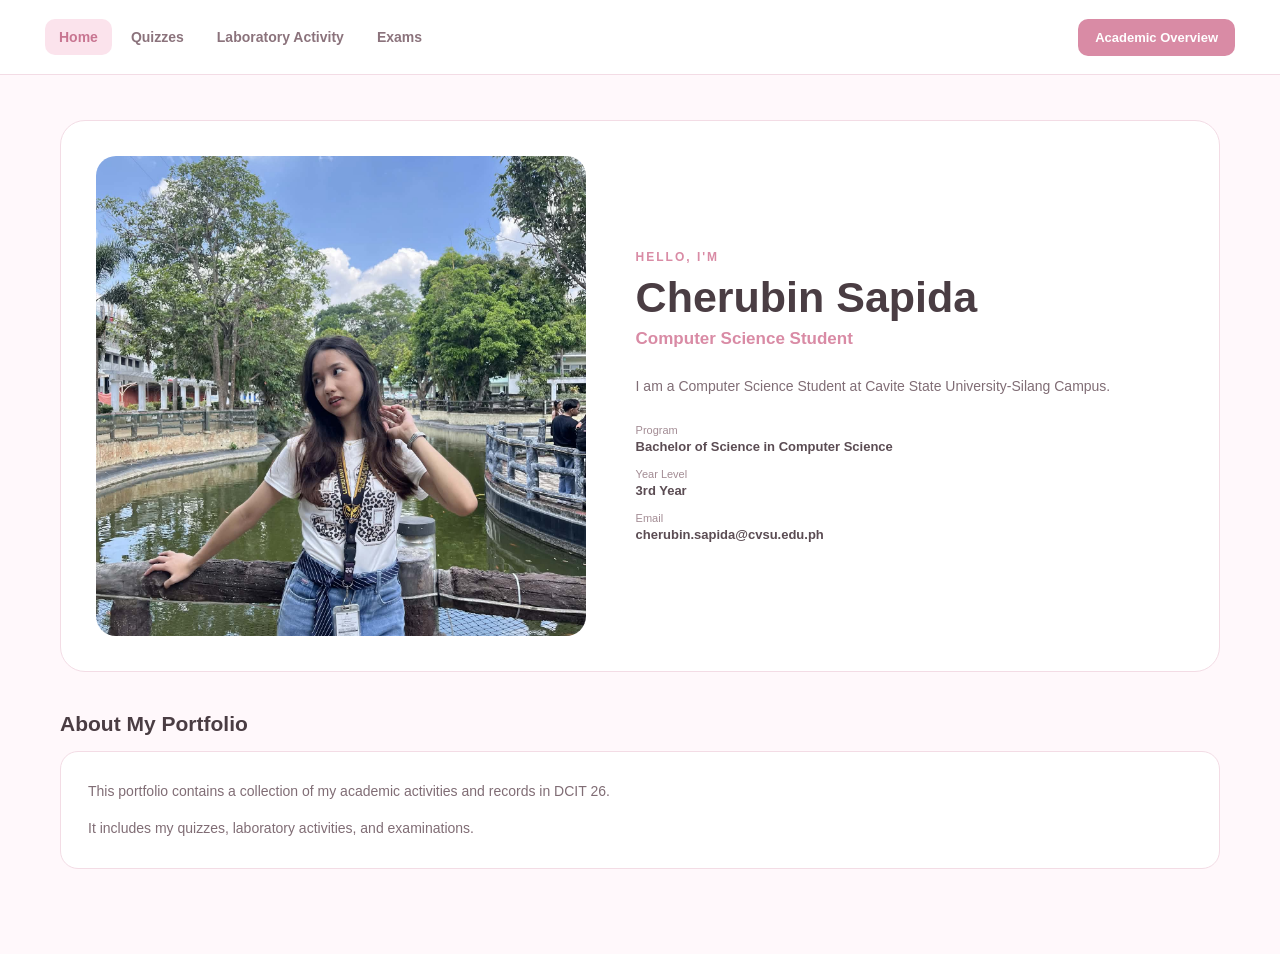
==== index.html @ 0c2eef89 "Add files via upload" ====
<!DOCTYPE html>
<html lang="en">

<head>
    <meta charset="UTF-8">
    <meta name="viewport" content="width=device-width, initial-scale=1.0">

    <title>My Portfolio - Home</title>

    <link rel="stylesheet" href="style.css">
</head>

<body>

    <!-- HEADER -->
    <header class="header">

        

        <nav class="navigation">

            <a href="index.html" class="nav-link active">
                Home
            </a>

            <a href="quizzes.html" class="nav-link">
                Quizzes
            </a>

            <a href="laboratory.html" class="nav-link">
                Laboratory Activity
            </a>

            <a href="exams.html" class="nav-link">
                Exams
            </a>

        </nav>

        <a href="overview.html" class="overview-button">
             Academic Overview
        </a>

    </header>


    <!-- MAIN -->
    <main>

        <!-- HERO -->
        <section class="hero-section">

            <!-- PROFILE IMAGE -->
            <div class="hero-image">

                <img src="profile.jpg.jfif" alt="My Profile Picture">

            </div>


            <!-- ABOUT ME -->
            <div class="hero-content">

                <p class="welcome-label">
                    HELLO, I'M
                </p>

                <h1>
                    Cherubin Sapida 
                </h1>

                <h3>
                   Computer Science Student
                </h3>

                <p class="about-text">
                    I am a Computer Science Student at Cavite State University-Silang Campus.
                </p>

                <!-- PERSONAL INFORMATION -->
                <div class="personal-details">

                    <div class="detail-item">
                        <div>
                            <small>Program</small>

                            <strong>
                                Bachelor of Science in Computer Science
                            </strong>
                        </div>

                    </div>


                    <div class="detail-item">
                        <div>
                            <small>Year Level</small>

                            <strong>
                                3rd Year
                            </strong>
                        </div>

                    </div>


                    <div class="detail-item">
                        <div>
                            <small>Email</small>

                            <strong>
                                cherubin.sapida@cvsu.edu.ph
                            </strong>
                        </div>

                    </div>

                </div>

            </div>

        </section>


        <!-- ABOUT PORTFOLIO -->
        <section class="intro-section">

            <div class="section-heading">
                <h2>
                    About My Portfolio
                </h2>
            </div>

            <div class="intro-card">

                <p>
                    This portfolio contains a collection of my
                    academic activities and records in DCIT 26.
                </p>

                <p>
                    It includes my quizzes, laboratory
                    activities, and examinations. 
                </p>

            </div>

        </section>

    </main>

</body>

</html>
---- style.css ----
* {
    margin: 0;
    padding: 0;
    box-sizing: border-box;
    font-family: Arial, Helvetica, sans-serif;
}

body {
    background: #fff8fb;
    color: #4a3d43;
}

/* ================= HEADER ================= */

.header {
    width: 100%;
    min-height: 75px;
    background: #ffffff;
    border-bottom: 1px solid #f3dce5;

    display: flex;
    align-items: center;

    padding: 0 45px;

    position: sticky;
    top: 0;
    z-index: 100;
}

/* ================= LOGO ================= */

.logo {
    font-size: 21px;
    font-weight: 800;
    margin-right: 45px;
    white-space: nowrap;
}

.logo span {
    color: #d98ba5;
}

/* ================= NAVIGATION ================= */

.navigation {
    display: flex;
    align-items: center;
    gap: 5px;
}

.nav-link {
    text-decoration: none;
    color: #8b737c;

    font-size: 14px;
    font-weight: 600;

    padding: 10px 14px;
    border-radius: 10px;

    transition: 0.2s;
}

.nav-link:hover {
    background: #fff0f5;
    color: #c87591;
}

.nav-link.active {
    background: #fbe3ec;
    color: #c87591;
}

/* ================= DASHBOARD ================= */

.overview-button {
    margin-left: auto;

    text-decoration: none;

    background: #d98ba5;
    color: #ffffff;

    padding: 11px 17px;

    border-radius: 10px;

    font-size: 13px;
    font-weight: 700;

    transition: 0.2s;
}

.overview-button:hover {
    background: #c87591;
}

.active-overview {
    box-shadow: 0 5px 15px rgba(217, 139, 165, 0.2);
}

/* ================= MAIN ================= */

main {
    max-width: 1250px;
    margin: auto;
    padding: 45px;
}

/* ================= HOME HERO ================= */

.hero-section {
    background: #ffffff;

    border: 1px solid #f3dce5;
    border-radius: 25px;

    padding: 35px;

    display: flex;
    align-items: center;

    gap: 50px;

    min-height: 550px;

    margin-bottom: 40px;
}

/* ================= PROFILE IMAGE ================= */

.hero-image {
    width: 45%;
    height: 480px;

    flex-shrink: 0;

    overflow: hidden;

    border-radius: 20px;

    background: #fbe3ec;
}

.hero-image img {
    width: 100%;
    height: 100%;

    object-fit: cover;

    display: block;
}

/* ================= HERO CONTENT ================= */

.hero-content {
    flex: 1;
}

.welcome-label {
    color: #d98ba5;

    font-size: 12px;
    font-weight: 800;

    letter-spacing: 2px;

    margin-bottom: 10px;
}

.hero-content h1 {
    font-size: 43px;
    line-height: 1.1;

    margin-bottom: 8px;

    color: #4a3d43;
}

.hero-content h3 {
    color: #d98ba5;

    font-size: 17px;
    font-weight: 600;

    margin-bottom: 25px;
}

.about-text {
    color: #806d75;

    font-size: 14px;

    line-height: 1.8;

    margin-bottom: 15px;

    max-width: 600px;
}

/* ================= PERSONAL DETAILS ================= */

.personal-details {
    margin-top: 25px;

    display: flex;
    flex-direction: column;

    gap: 14px;
}

.detail-item {
    display: flex;
    align-items: center;

    gap: 12px;
}

.detail-item > span {
    width: 38px;
    height: 38px;

    display: grid;
    place-items: center;

    background: #fff0f5;

    border-radius: 10px;

    font-size: 17px;
}

.detail-item small {
    display: block;

    color: #a38c94;

    font-size: 11px;

    margin-bottom: 3px;
}

.detail-item strong {
    display: block;

    color: #5b4c53;

    font-size: 13px;

    font-weight: 600;
}

/* ================= ABOUT PORTFOLIO ================= */

.intro-section {
    margin-bottom: 40px;
}

.section-heading {
    margin: 25px 0 15px;
}

.section-heading h2 {
    font-size: 21px;
    color: #4a3d43;
}

.intro-card {
    background: #ffffff;

    border: 1px solid #f3dce5;

    border-radius: 18px;

    padding: 27px;
}

.intro-card p {
    color: #806d75;

    font-size: 14px;

    line-height: 1.8;

    margin-bottom: 12px;
}

.intro-card p:last-child {
    margin-bottom: 0;
}

/* ================= PAGE HEADER ================= */

.page-header {
    margin-bottom: 30px;
}

.page-header h1 {
    font-size: 34px;

    margin-bottom: 8px;

    color: #4a3d43;
}

.page-header > p:last-child {
    color: #806d75;

    font-size: 14px;
}

/* ================= RECORD GRID ================= */

.record-grid {
    display: grid;

    grid-template-columns: repeat(2, 1fr);

    gap: 20px;
}

/* ================= RECORD CARD ================= */

.record-card {
    background: #ffffff;

    border: 1px solid #f3dce5;

    border-radius: 18px;

    overflow: hidden;

    display: flex;

    transition: 0.2s;
}

.record-card:hover {
    transform: translateY(-3px);

    box-shadow: 0 8px 20px rgba(217, 139, 165, 0.12);
}

/* ================= STATIC RECORD IMAGE ================= */

.record-image {
    width: 220px;

    min-height: 260px;

    background: #fbe3ec;

    overflow: hidden;

    flex-shrink: 0;
}

.record-image img {
    width: 100%;
    height: 100%;

    object-fit: cover;

    display: block;
}

/* ================= RECORD INFO ================= */

.record-info {
    padding: 20px;

    flex: 1;
}

.record-tag {
    display: inline-block;

    background: #fbe3ec;

    color: #c87591;

    font-size: 10px;

    font-weight: bold;

    padding: 6px 9px;

    border-radius: 20px;

    margin-bottom: 10px;
}

.record-info h3 {
    font-size: 16px;

    margin-bottom: 8px;

    line-height: 1.4;

    color: #51434a;
}

.record-date {
    color: #9a858d;

    font-size: 12px;

    margin-bottom: 18px;
}

/* ================= SCORE ================= */

.score-row {
    border-top: 1px solid #f4e4e9;

    padding-top: 13px;
}

.score-row small {
    display: block;

    color: #a38c94;

    font-size: 11px;

    margin-bottom: 3px;
}

.score-row strong {
    font-size: 18px;

    color: #d0809c;
}

/* ================= DASHBOARD STATS ================= */

.stats-grid {
    display: grid;

    grid-template-columns: repeat(4, 1fr);

    gap: 18px;

    margin-bottom: 40px;
}

.stat-card {
    background: #ffffff;

    border: 1px solid #f3dce5;

    border-radius: 17px;

    padding: 22px;

    display: flex;

    align-items: center;

    gap: 15px;

    transition: 0.2s;
}

.stat-card:hover {
    transform: translateY(-3px);

    box-shadow: 0 8px 20px rgba(217, 139, 165, 0.1);
}

.stat-icon {
    width: 47px;
    height: 47px;

    background: #fff0f5;

    border-radius: 12px;

    display: grid;
    place-items: center;

    font-size: 21px;
}

.stat-card p {
    color: #8e7981;

    font-size: 12px;

    margin-bottom: 5px;
}

.stat-card h3 {
    font-size: 27px;

    color: #d0809c;
}


/* ================= RECENT ACTIVITIES ================= */

.activity-list {
    background: #ffffff;

    border: 1px solid #f3dce5;

    border-radius: 18px;

    overflow: hidden;
}

.activity-item {
    display: flex;

    align-items: center;

    gap: 15px;

    padding: 19px 22px;

    border-bottom: 1px solid #f4e4e9;
}

.activity-item:last-child {
    border-bottom: none;
}

.activity-icon {
    width: 43px;
    height: 43px;

    border-radius: 11px;

    background: #fff0f5;

    display: grid;
    place-items: center;
}

.activity-item h3 {
    font-size: 14px;

    margin-bottom: 4px;

    color: #51434a;
}

.activity-item p {
    color: #9a858d;

    font-size: 12px;
}

.activity-item > span {
    margin-left: auto;

    color: #a38c94;

    font-size: 12px;
}


/* ================= RESPONSIVE ================= */

@media (max-width: 1050px) {

    .header {
        padding: 0 25px;
    }

    .logo {
        margin-right: 20px;
    }

    .nav-link {
        padding: 9px 9px;
        font-size: 13px;
    }

    main {
        padding: 30px;
    }

    .hero-section {
        gap: 30px;
    }

    .stats-grid {
        grid-template-columns: repeat(2, 1fr);
    }
}

@media (max-width: 800px) {

    .header {
        min-height: 75px;

        flex-wrap: wrap;

        gap: 10px;

        padding: 15px 20px;
    }

    .logo {
        width: 100%;
        margin-right: 0;
    }

    .navigation {
        order: 2;

        overflow-x: auto;

        max-width: 100%;
    }

    .dashboard-button {
        order: 1;

        margin-left: auto;
    }

    .hero-section {
        flex-direction: column;

        align-items: stretch;

        padding: 25px;
    }

    .hero-image {
        width: 100%;
        height: 400px;
    }

    .hero-content h1 {
        font-size: 35px;
    }

    .record-grid {
        grid-template-columns: 1fr;
    }
}

@media (max-width: 550px) {

    main {
        padding: 20px;
    }

    .stats-grid {
        grid-template-columns: 1fr;
    }

    .hero-image {
        height: 330px;
    }

    .hero-content h1 {
        font-size: 29px;
    }

    .record-card {
        flex-direction: column;
    }

    .record-image {
        width: 100%;
        height: 280px;
        min-height: 0;
    }

    .navigation {
        gap: 2px;
    }

    .nav-link {
        padding: 8px;
        font-size: 12px;
    }

    .dashboard-button {
        padding: 9px 12px;
        font-size: 12px;
    }
}
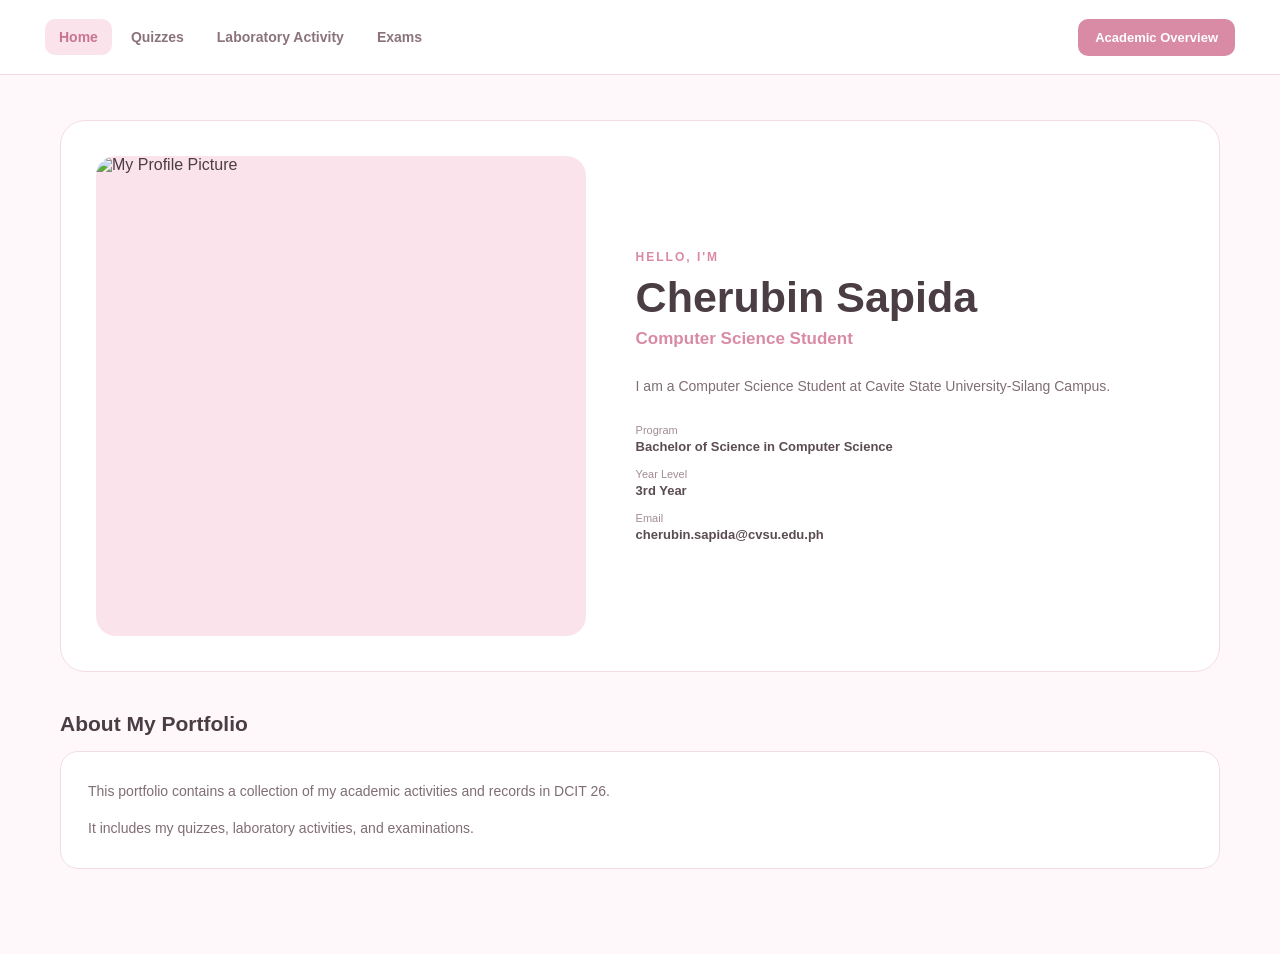
==== commit 1d9fd745: "Fix profile image source and format HTML Updated profile image source and cleaned up HTML structure." ====
--- a/index.html
+++ b/index.html
@@ -53,7 +53,7 @@
             <!-- PROFILE IMAGE -->
             <div class="hero-image">
 
-                <img src="profile.jpg.jfif" alt="My Profile Picture">
+                <img src="profile.jpg" alt="My Profile Picture">
 
             </div>
 
@@ -151,4 +151,4 @@
 
 </body>
 
-</html>+</html>
